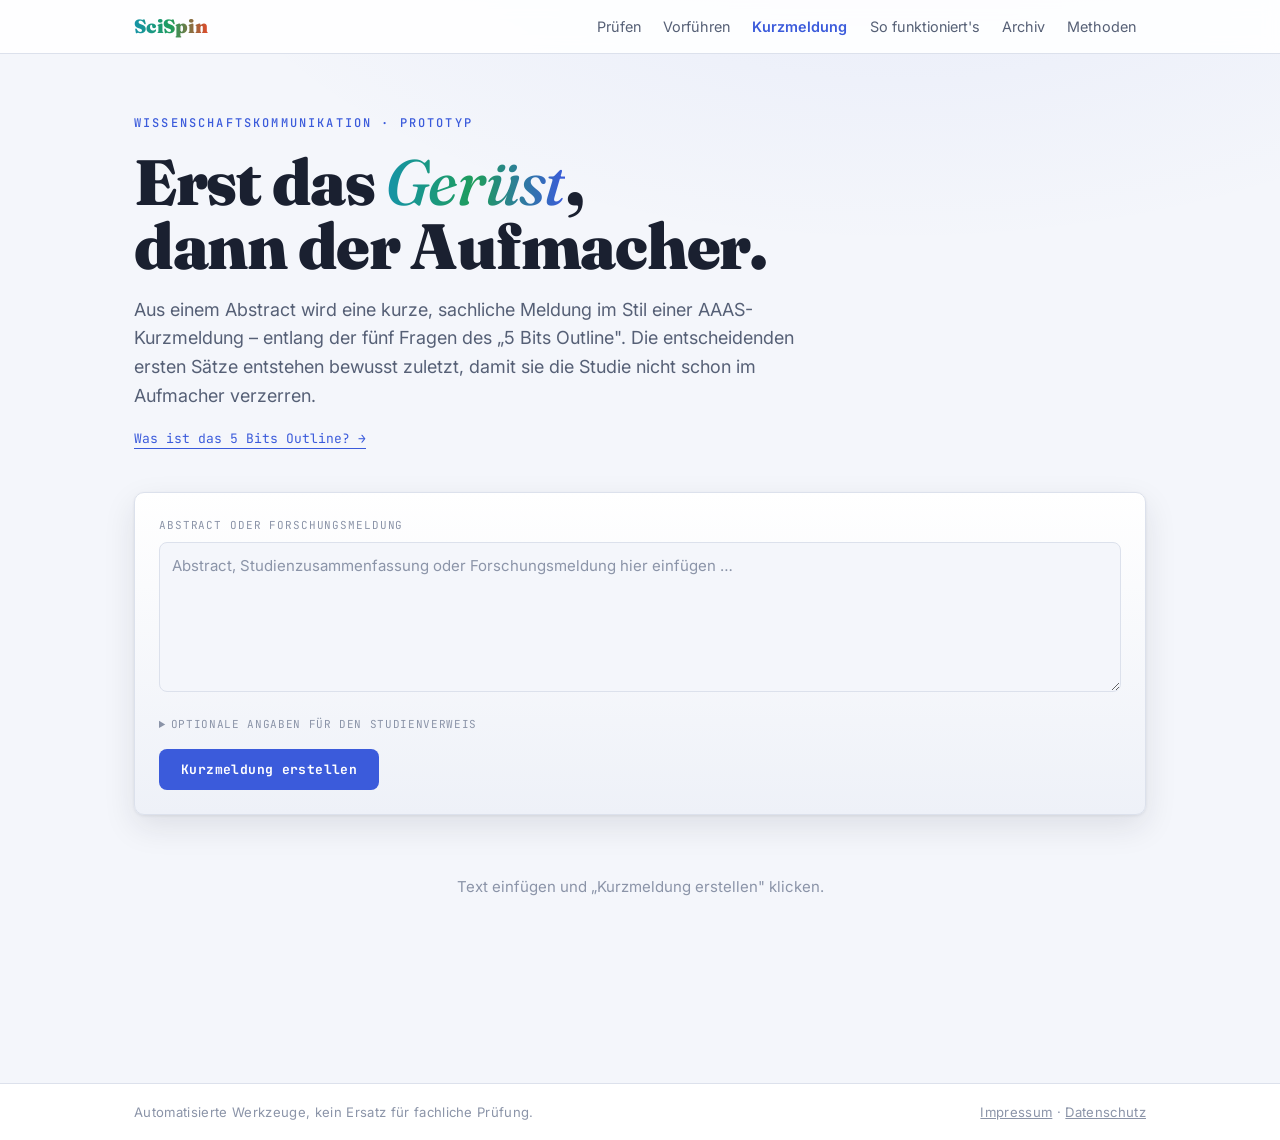
==== brief/index.html @ 1d9a2534 "Neuer Modus "Kurzmeldung" (5 Bits Outline, AAAS-Stil) Dritter Modus brief/ neben check/ und spin/, i" ====
<!DOCTYPE html>
<html lang="de">
<head>
  <meta charset="utf-8">
  <meta name="viewport" content="width=device-width, initial-scale=1">
  <title>Kurzmeldung – AAAS-Stil nach dem 5 Bits Outline</title>
  <link rel="stylesheet" href="../assets/scispin.css">
  <link rel="stylesheet" href="style.css">
</head>
<body>
  <header class="hero">
    <div class="wrap">
      <p class="eyebrow">Wissenschaftskommunikation · Prototyp</p>
      <h1>Erst das <span class="turn">Gerüst</span>,<br>dann der Aufmacher.</h1>
      <p class="lede">
        Aus einem Abstract wird eine kurze, sachliche Meldung im Stil einer
        AAAS-Kurzmeldung – entlang der fünf Fragen des „5 Bits Outline". Die
        entscheidenden ersten Sätze entstehen bewusst zuletzt, damit sie die
        Studie nicht schon im Aufmacher verzerren.
      </p>
      <a class="more-link" href="ueber.php">Was ist das 5 Bits Outline? →</a>
    </div>
  </header>

  <main class="wrap">
    <section class="input-zone">
      <label class="field-label" for="eingabe">Abstract oder Forschungsmeldung</label>
      <textarea id="eingabe" placeholder="Abstract, Studienzusammenfassung oder Forschungsmeldung hier einfügen …"></textarea>

      <details class="meta-details">
        <summary>Optionale Angaben für den Studienverweis</summary>
        <div class="meta-grid">
          <div>
            <label class="field-label" for="m-titel">Titel</label>
            <input type="text" id="m-titel" placeholder="Studientitel">
          </div>
          <div>
            <label class="field-label" for="m-journal">Journal</label>
            <input type="text" id="m-journal" placeholder="z. B. Acta Sociologica">
          </div>
          <div>
            <label class="field-label" for="m-doi">DOI</label>
            <input type="text" id="m-doi" placeholder="10.xxxx/…">
          </div>
        </div>
      </details>

      <div style="margin-top:16px">
        <button class="btn" id="start">Kurzmeldung erstellen</button>
      </div>
    </section>

    <section class="output" id="output">
      <p class="placeholder">Text einfügen und „Kurzmeldung erstellen" klicken.</p>
    </section>
  </main>

  <script src="app.js"></script>
  <script>window.SCISPIN = { root: '../', active: 'brief' };</script>
  <script src="../assets/chrome.js"></script>
</body>
</html>
---- assets/scispin.css ----
/* SciSpin – geteilte Designsprache für beide Modi (check/ + spin/).
   Marken-Schriftzug + gemeinsame Kopfleiste/Footer, damit die Tools als
   EIN Produkt erscheinen. Tool-spezifische Styles bleiben in ihren Dateien. */

@import url('https://fonts.googleapis.com/css2?family=Fraunces:ital,opsz,wght@0,9..144,500;0,9..144,900;1,9..144,500&family=Inter:wght@400;500;600;700&family=JetBrains+Mono:wght@500;700&display=swap');

:root{
  /* Markenverlauf: die Kernidee (zu komplex -> gut -> zu reißerisch) */
  --sci-cold:#1593a8;
  --sci-good:#1f9d5c;
  --sci-hot:#e0492a;
  --sci-accent:#3b5bdb;

  --sci-ink:#1a2030;
  --sci-muted:#566076;
  --sci-dim:#8b94a8;
  --sci-line:#dce1ec;
  --sci-bg:#f4f6fb;
  --sci-card:#ffffff;

  --sci-font:'Inter',system-ui,-apple-system,"Segoe UI",sans-serif;
  --sci-display:'Fraunces',Georgia,serif;
  --sci-mono:'JetBrains Mono',ui-monospace,monospace;
}

/* ---------- Kopfleiste (per assets/chrome.js eingefügt) ---------- */
.sci-nav{
  position:sticky; top:0; z-index:50; padding:0;
  background:rgba(255,255,255,.88); backdrop-filter:blur(8px);
  border-bottom:1px solid var(--sci-line);
}
.sci-nav .in{
  max-width:1060px; margin:0 auto; padding:.6rem 24px;
  display:flex; align-items:center; justify-content:space-between; gap:1rem;
}
.sci-brand{
  font-family:var(--sci-display); font-weight:900; font-size:1.2rem;
  letter-spacing:-.01em; text-decoration:none; white-space:nowrap;
  background:linear-gradient(90deg,var(--sci-cold),var(--sci-good) 50%,var(--sci-hot));
  -webkit-background-clip:text; background-clip:text; color:transparent;
}
.sci-links{ display:flex; gap:.2rem; flex-wrap:wrap; align-items:center;
  font-family:var(--sci-font); }
.sci-links a{
  font-size:.9rem; color:var(--sci-muted); text-decoration:none;
  padding:.35rem .6rem; border-radius:8px; transition:background .12s,color .12s;
}
.sci-links a:hover{ color:var(--sci-ink); background:rgba(59,91,219,.07); }
.sci-links a.on{ color:var(--sci-accent); font-weight:600; }

/* ---------- Footer (per assets/chrome.js eingefügt) ---------- */
.sci-foot{ border-top:1px solid var(--sci-line); background:var(--sci-card); margin-top:2.5rem; padding:0; }
.sci-foot .in{
  max-width:1060px; margin:0 auto; padding:1.1rem 24px;
  display:flex; flex-wrap:wrap; gap:.4rem 1rem; justify-content:space-between;
  font-family:var(--sci-font); font-size:.82rem; color:var(--sci-dim);
}
.sci-foot a{ color:var(--sci-dim); }
.sci-foot a:hover{ color:var(--sci-accent); }

/* ---------- Brücke: Button im Checker-Ergebnis ---------- */
.sci-bridge{
  display:inline-flex; align-items:center; gap:.4rem; margin-top:1.1rem;
  font-family:var(--sci-font); font-size:.92rem; font-weight:600;
  text-decoration:none; color:#fff; padding:.6rem 1rem; border-radius:10px;
  background:linear-gradient(90deg,var(--sci-accent),var(--sci-hot));
  transition:filter .12s;
}
.sci-bridge:hover{ filter:brightness(1.07); }

/* ---------- Brücke: Hinweis im Spin-O-Mat, wenn Text übernommen wurde ---------- */
.sci-seed-note{
  font-family:var(--sci-mono); font-size:11px; letter-spacing:.04em;
  color:var(--sci-good); margin:0 0 8px;
  display:flex; align-items:center; gap:.4rem;
}
.sci-seed-note::before{ content:"↳"; font-weight:700; }
---- brief/style.css ----
/* Kurzmeldung (5 Bits Outline) – „Redaktionstisch".
   Nummerierte Karten fürs Gerüst (Bits 1–4), dann eine hervorgehobene
   Karte für den Aufmacher (Bit 5), der bewusst zuletzt entsteht.
   Teilt sich Design-Tokens/Typo mit dem SciSpin-O-Mat (spin/style.css). */

@import url('https://fonts.googleapis.com/css2?family=Fraunces:ital,opsz,wght@0,9..144,500;0,9..144,900;1,9..144,500&family=Inter:wght@400;500;600&family=JetBrains+Mono:wght@500;700&display=swap');

:root{
  --bg:#f4f6fb; --bg2:#eef1f8; --panel:#ffffff; --panel2:#f7f9fd;
  --line:#dce1ec; --ink:#1a2030; --ink-soft:#566076; --ink-dim:#8b94a8;
  --cold:#1593a8; --good:#1f9d5c; --hot:#e0492a; --accent:#3b5bdb;
  --radius:10px; --shadow:0 1px 3px rgba(26,32,48,.08), 0 12px 32px rgba(26,32,48,.10);
}

*{box-sizing:border-box;}
html{scroll-behavior:smooth;}
body{
  margin:0;
  background:radial-gradient(1200px 600px at 70% -10%, rgba(59,91,219,.07), transparent 60%), var(--bg);
  color:var(--ink); font-family:'Inter',system-ui,sans-serif; line-height:1.6;
  -webkit-font-smoothing:antialiased;
}
.wrap{max-width:1060px; margin:0 auto; padding:0 24px;}
a{color:var(--accent);}

/* ---------- Hero ---------- */
header.hero{ padding:60px 0 34px; }
.eyebrow{ font-family:'JetBrains Mono',monospace; font-size:12px; letter-spacing:.18em;
  text-transform:uppercase; color:var(--accent); margin:0 0 16px; font-weight:500; }
h1{ font-family:'Fraunces',serif; font-weight:900; font-size:clamp(36px,6.5vw,64px);
  line-height:1.0; letter-spacing:-.02em; margin:0 0 18px; }
h1 .turn{ font-style:italic; font-weight:500;
  background:linear-gradient(90deg,var(--cold),var(--good) 50%,var(--accent));
  -webkit-background-clip:text; background-clip:text; color:transparent; }
.lede{ font-size:18px; color:var(--ink-soft); max-width:64ch; margin:0 0 14px; }
.more-link{ font-family:'JetBrains Mono',monospace; font-size:13px; text-decoration:none;
  border-bottom:1px solid currentColor; padding-bottom:1px; }
.more-link:hover{ color:var(--ink); }

/* ---------- Eingabe ---------- */
.input-zone{ background:linear-gradient(180deg,var(--panel),var(--bg2));
  border:1px solid var(--line); border-radius:var(--radius);
  padding:24px; margin:8px 0 28px; box-shadow:var(--shadow); }
.field-label{ font-family:'JetBrains Mono',monospace; font-size:11px; letter-spacing:.08em;
  text-transform:uppercase; color:var(--ink-dim); display:block; margin-bottom:7px; }
textarea,input[type=text]{ font-family:inherit; font-size:15px; color:var(--ink);
  background:var(--bg); border:1px solid var(--line); border-radius:8px; padding:11px 12px; width:100%; }
textarea{ min-height:150px; resize:vertical; line-height:1.55; }
textarea::placeholder,input::placeholder{ color:var(--ink-dim); }
textarea:focus,input:focus{ outline:2px solid var(--accent); outline-offset:1px; border-color:var(--accent); }

.meta-details{ margin-top:16px; }
.meta-details summary{ font-family:'JetBrains Mono',monospace; font-size:11px; letter-spacing:.06em;
  text-transform:uppercase; color:var(--ink-dim); cursor:pointer; }
.meta-grid{ display:grid; grid-template-columns:1fr 1fr 1fr; gap:12px; margin-top:12px; }

.btn{ font-family:'JetBrains Mono',monospace; font-size:13px; font-weight:700; letter-spacing:.03em;
  background:var(--accent); color:#fff; border:none; border-radius:8px; padding:12px 22px;
  cursor:pointer; transition:transform .08s, filter .15s; }
.btn:hover{ filter:brightness(1.08); }
.btn:active{ transform:translateY(1px); }
.btn:disabled{ opacity:.4; cursor:not-allowed; }
.btn.ghost{ background:transparent; color:var(--ink-soft); border:1px solid var(--line); }
.btn.ghost:hover:not(:disabled){ border-color:var(--accent); color:var(--ink); }

.sci-seed-note{ font-size:13px; color:var(--good); margin:0 0 8px;
  font-family:'JetBrains Mono',monospace; }

/* ---------- Ausgabe: Bit-Karten ---------- */
.output{ min-height:200px; padding-bottom:64px; }
.geruest{ display:grid; grid-template-columns:1fr 1fr; gap:16px; margin-bottom:16px; }

.bit-card{ background:var(--panel); border:1px solid var(--line); border-radius:var(--radius);
  padding:20px 22px; box-shadow:var(--shadow); }
.bit-head{ display:flex; align-items:center; gap:10px; margin-bottom:10px; flex-wrap:wrap; }
.bit-num{ font-family:'JetBrains Mono',monospace; font-size:12px; font-weight:700; color:#fff;
  background:var(--accent); border-radius:6px; padding:3px 7px; }
.bit-titel{ font-family:'Fraunces',serif; font-size:20px; font-weight:900; }
.bit-flag{ font-family:'JetBrains Mono',monospace; font-size:10px; letter-spacing:.06em;
  text-transform:uppercase; color:var(--ink-dim); border:1px dashed var(--line); border-radius:20px; padding:2px 8px; }
.bit-body{ font-size:16px; line-height:1.7; color:var(--ink); }
.bit-body p{ margin:0 0 8px; }
.bit-list{ margin:0 0 8px; padding-left:20px; }
.bit-list li{ margin:0 0 5px; }
.bit-recap{ color:var(--ink-soft); font-size:15px; }

/* Bit 5 – der Aufmacher, hervorgehoben und über die volle Breite */
.bit5{ border-color:var(--accent); box-shadow:0 1px 3px rgba(59,91,219,.12), 0 14px 36px rgba(59,91,219,.14);
  background:linear-gradient(180deg,var(--panel),#f5f8ff); }
.bit5 .bit-num{ background:var(--good); }

.lede-satz{ font-family:'Fraunces',serif; font-size:22px; line-height:1.35; font-weight:500;
  color:var(--ink); margin:4px 0 18px; }
.kurzmeldung{ background:var(--panel); border:1px solid var(--line); border-radius:8px;
  padding:20px 22px; font-size:17px; line-height:1.75; }
.km-head{ font-family:'Fraunces',serif; font-size:23px; font-weight:900; line-height:1.15; margin:0 0 12px; }
.km-beleg{ font-size:14px; color:var(--ink-soft); border-top:1px solid var(--line); padding-top:12px; margin-top:14px; }
.km-actions{ margin-top:16px; display:flex; gap:10px; flex-wrap:wrap; }

.bit-card.reject{ border-color:var(--hot); }

.placeholder{ color:var(--ink-dim); font-size:15px; padding:32px 0; text-align:center; }
.placeholder.err{ color:var(--hot); }
.spinner{ display:inline-block; width:14px; height:14px; border:2px solid var(--line);
  border-top-color:var(--accent); border-radius:50%; animation:spin .7s linear infinite; vertical-align:-2px; margin-right:8px; }
@keyframes spin{ to{ transform:rotate(360deg); } }

footer{ border-top:1px solid var(--line); padding:26px 0 52px; font-family:'JetBrains Mono',monospace;
  font-size:11px; color:var(--ink-dim); letter-spacing:.03em; }

@media (max-width:640px){
  .geruest{ grid-template-columns:1fr; }
  .meta-grid{ grid-template-columns:1fr; }
  .bit-titel{ font-size:18px; }
}
@media (prefers-reduced-motion:reduce){ *{ animation:none!important; transition:none!important; } }
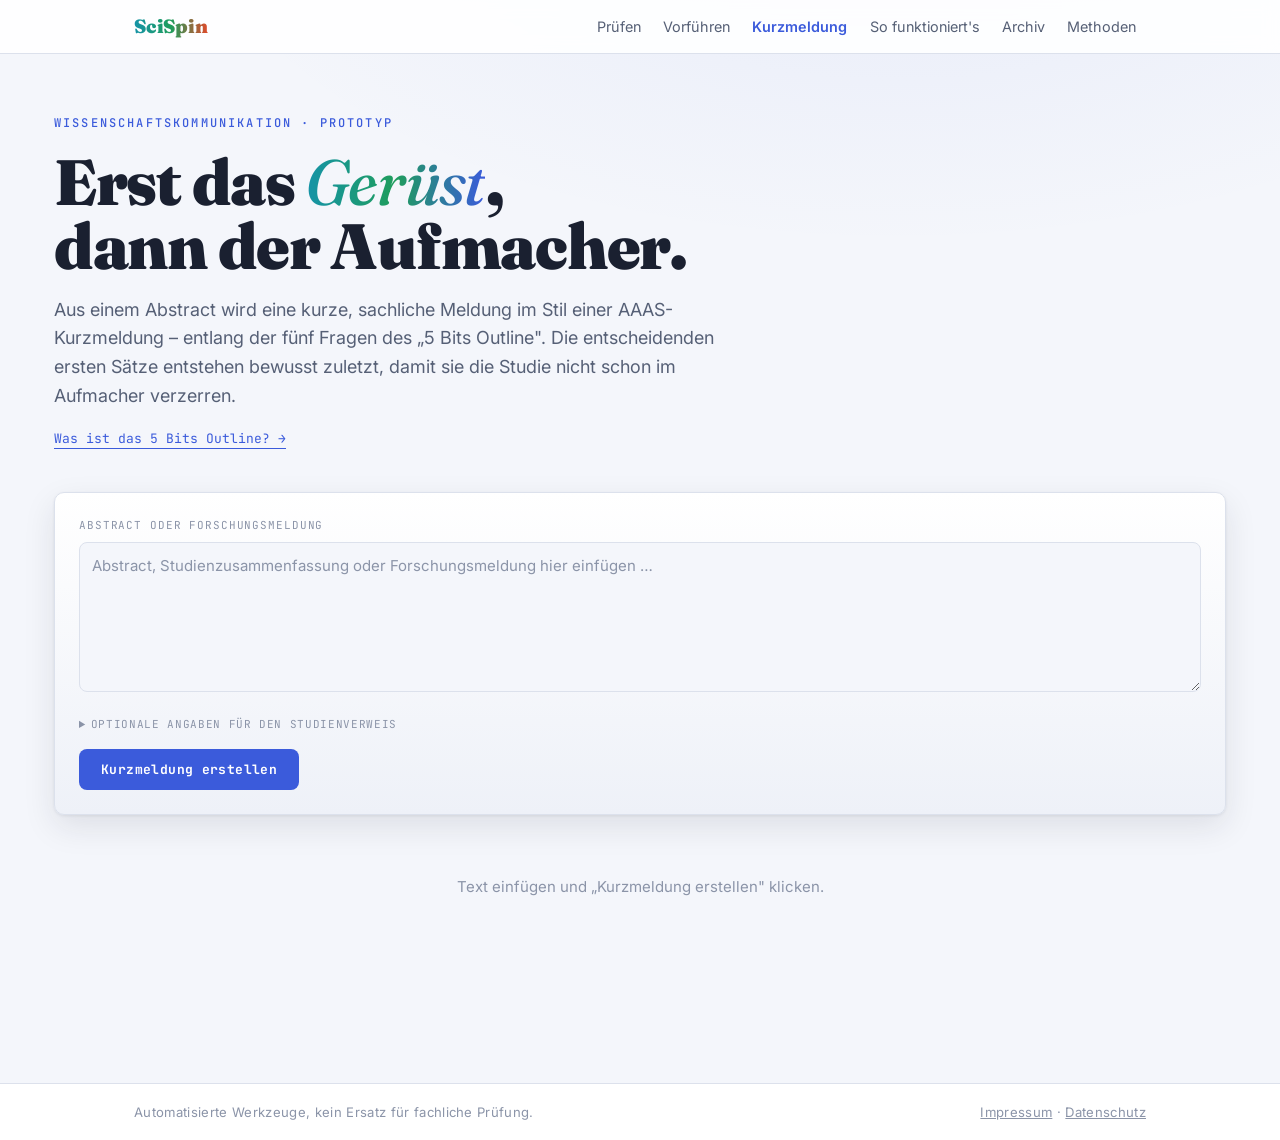
==== commit 4bb6a597: "Kurzmeldung: Quellen verlinkt, Toolkette geschlossen, dreispaltige Ausgabe Setzt eine Liste konkrete" ====
--- a/brief/index.html
+++ b/brief/index.html
@@ -8,6 +8,8 @@
   <link rel="stylesheet" href="style.css">
 </head>
 <body>
+  <div class="tip" id="tip"></div>
+
   <header class="hero">
     <div class="wrap">
       <p class="eyebrow">Wissenschaftskommunikation · Prototyp</p>
--- a/brief/style.css
+++ b/brief/style.css
@@ -1,6 +1,6 @@
 /* Kurzmeldung (5 Bits Outline) – „Redaktionstisch".
-   Nummerierte Karten fürs Gerüst (Bits 1–4), dann eine hervorgehobene
-   Karte für den Aufmacher (Bit 5), der bewusst zuletzt entsteht.
+   Dreispaltige Ausgabe: Abstract -> 5-Bits-Gerüst -> fertige Meldung, alle
+   Stufen gleichzeitig sichtbar. Bit 5 (Aufmacher) entsteht bewusst zuletzt.
    Teilt sich Design-Tokens/Typo mit dem SciSpin-O-Mat (spin/style.css). */
 
 @import url('https://fonts.googleapis.com/css2?family=Fraunces:ital,opsz,wght@0,9..144,500;0,9..144,900;1,9..144,500&family=Inter:wght@400;500;600&family=JetBrains+Mono:wght@500;700&display=swap');
@@ -8,7 +8,8 @@
 :root{
   --bg:#f4f6fb; --bg2:#eef1f8; --panel:#ffffff; --panel2:#f7f9fd;
   --line:#dce1ec; --ink:#1a2030; --ink-soft:#566076; --ink-dim:#8b94a8;
-  --cold:#1593a8; --good:#1f9d5c; --hot:#e0492a; --accent:#3b5bdb;
+  --cold:#1593a8; --good:#1f9d5c; --hot:#e0492a; --accent:#3b5bdb; --gelb:#f9a825; --grau:#9e9e9e;
+  --mark:#fdecdf; --mark-line:var(--hot);
   --radius:10px; --shadow:0 1px 3px rgba(26,32,48,.08), 0 12px 32px rgba(26,32,48,.10);
 }
 
@@ -20,7 +21,7 @@
   color:var(--ink); font-family:'Inter',system-ui,sans-serif; line-height:1.6;
   -webkit-font-smoothing:antialiased;
 }
-.wrap{max-width:1060px; margin:0 auto; padding:0 24px;}
+.wrap{max-width:1220px; margin:0 auto; padding:0 24px;}
 a{color:var(--accent);}
 
 /* ---------- Hero ---------- */
@@ -66,36 +67,81 @@
 .sci-seed-note{ font-size:13px; color:var(--good); margin:0 0 8px;
   font-family:'JetBrains Mono',monospace; }
 
-/* ---------- Ausgabe: Bit-Karten ---------- */
+/* ---------- Ausgabe: dreispaltig ---------- */
 .output{ min-height:200px; padding-bottom:64px; }
-.geruest{ display:grid; grid-template-columns:1fr 1fr; gap:16px; margin-bottom:16px; }
+.dreispalten{ display:grid; grid-template-columns:0.85fr 1fr 1.15fr; gap:18px; align-items:start; }
+.spalte{ min-width:0; }
+.spalte-titel{ font-family:'JetBrains Mono',monospace; font-size:11px; letter-spacing:.08em;
+  text-transform:uppercase; color:var(--ink-dim); margin:0 0 10px; }
+
+/* Spalte 1: Abstract */
+.abstract-text{ background:var(--panel); border:1px solid var(--line); border-radius:var(--radius);
+  padding:16px 18px; font-size:13.5px; line-height:1.65; color:var(--ink-soft); white-space:pre-wrap;
+  max-height:420px; overflow-y:auto; box-shadow:var(--shadow); }
+.disclaimer{ font-family:'JetBrains Mono',monospace; font-size:11px; color:var(--ink-dim); margin:10px 0 0; }
+.evidenz-etikett{ margin-top:16px; }
+.evidenz-label{ display:block; font-family:'JetBrains Mono',monospace; font-size:11px; letter-spacing:.06em;
+  text-transform:uppercase; color:var(--ink-dim); margin-bottom:7px; }
+.evidenz-chips{ display:flex; flex-wrap:wrap; gap:6px; }
+.chip{ font-size:12px; background:var(--bg2); border:1px solid var(--line); border-radius:20px;
+  padding:4px 10px; color:var(--ink-soft); white-space:nowrap; }
+.hype-warnung{ margin-top:14px; padding:10px 14px; background:rgba(224,73,42,.08);
+  border:1px solid rgba(224,73,42,.3); border-radius:8px; font-size:13px; color:var(--hot); }
+
+/* Spalte 2+3: Bit-Karten */
+.spalte-geruest .bit-card{ margin-bottom:14px; }
+.spalte-geruest .bit-card:last-child{ margin-bottom:0; }
 
 .bit-card{ background:var(--panel); border:1px solid var(--line); border-radius:var(--radius);
-  padding:20px 22px; box-shadow:var(--shadow); }
+  padding:18px 20px; box-shadow:var(--shadow); }
 .bit-head{ display:flex; align-items:center; gap:10px; margin-bottom:10px; flex-wrap:wrap; }
 .bit-num{ font-family:'JetBrains Mono',monospace; font-size:12px; font-weight:700; color:#fff;
   background:var(--accent); border-radius:6px; padding:3px 7px; }
-.bit-titel{ font-family:'Fraunces',serif; font-size:20px; font-weight:900; }
+.bit-titel{ font-family:'Fraunces',serif; font-size:19px; font-weight:900; }
 .bit-flag{ font-family:'JetBrains Mono',monospace; font-size:10px; letter-spacing:.06em;
   text-transform:uppercase; color:var(--ink-dim); border:1px dashed var(--line); border-radius:20px; padding:2px 8px; }
-.bit-body{ font-size:16px; line-height:1.7; color:var(--ink); }
+.bit-body{ font-size:15px; line-height:1.68; color:var(--ink); }
 .bit-body p{ margin:0 0 8px; }
 .bit-list{ margin:0 0 8px; padding-left:20px; }
 .bit-list li{ margin:0 0 5px; }
-.bit-recap{ color:var(--ink-soft); font-size:15px; }
+.bit-recap{ color:var(--ink-soft); font-size:14px; }
 
-/* Bit 5 – der Aufmacher, hervorgehoben und über die volle Breite */
+/* Bit 5 – der Aufmacher, hervorgehoben */
 .bit5{ border-color:var(--accent); box-shadow:0 1px 3px rgba(59,91,219,.12), 0 14px 36px rgba(59,91,219,.14);
   background:linear-gradient(180deg,var(--panel),#f5f8ff); }
 .bit5 .bit-num{ background:var(--good); }
 
-.lede-satz{ font-family:'Fraunces',serif; font-size:22px; line-height:1.35; font-weight:500;
-  color:var(--ink); margin:4px 0 18px; }
+.lede-satz{ font-family:'Fraunces',serif; font-size:20px; line-height:1.35; font-weight:500;
+  color:var(--ink); margin:4px 0 16px; }
 .kurzmeldung{ background:var(--panel); border:1px solid var(--line); border-radius:8px;
-  padding:20px 22px; font-size:17px; line-height:1.75; }
-.km-head{ font-family:'Fraunces',serif; font-size:23px; font-weight:900; line-height:1.15; margin:0 0 12px; }
-.km-beleg{ font-size:14px; color:var(--ink-soft); border-top:1px solid var(--line); padding-top:12px; margin-top:14px; }
+  padding:18px 20px; font-size:16px; line-height:1.72; }
+.km-head{ font-family:'Fraunces',serif; font-size:21px; font-weight:900; line-height:1.15; margin:0 0 12px; }
+.km-beleg{ font-size:13px; color:var(--ink-soft); border-top:1px solid var(--line); padding-top:12px; margin-top:14px; }
 .km-actions{ margin-top:16px; display:flex; gap:10px; flex-wrap:wrap; }
+
+.regel-mark{ background:var(--mark); color:var(--ink); border-bottom:2px solid var(--mark-line);
+  padding:1px 2px; border-radius:3px; cursor:help; }
+.regel-legende{ margin-top:10px; font-size:12px; color:var(--ink-dim); font-family:'JetBrains Mono',monospace; }
+
+/* Automatischer Studien-Check zum Original */
+.check-panel{ margin-top:16px; background:var(--panel); border:1px solid var(--line);
+  border-radius:var(--radius); padding:18px 20px; box-shadow:var(--shadow); }
+.check-panel-empty{ color:var(--ink-dim); font-size:13px; }
+.check-panel-empty p{ margin:6px 0 0; }
+.check-head{ display:flex; align-items:center; gap:8px; margin-bottom:10px; flex-wrap:wrap; }
+.check-titel{ font-family:'JetBrains Mono',monospace; font-size:11px; letter-spacing:.06em;
+  text-transform:uppercase; color:var(--ink-dim); }
+.check-studientyp{ margin-left:auto; font-size:11px; background:var(--bg2); border-radius:20px;
+  padding:2px 9px; color:var(--ink-soft); }
+.check-core{ font-family:'Fraunces',serif; font-size:16px; font-weight:600; margin:0 0 8px; }
+.check-begruendung{ font-size:13.5px; color:var(--ink-soft); margin:0 0 8px; }
+.check-einschraenkungen{ margin:0 0 10px; padding-left:18px; font-size:13px; color:var(--ink-soft); }
+.check-link{ font-family:'JetBrains Mono',monospace; font-size:12px; text-decoration:none;
+  border-bottom:1px solid currentColor; padding-bottom:1px; }
+
+.dot{ width:.8rem; height:.8rem; border-radius:50%; display:inline-block; flex:none; }
+.dot.gruen{ background:var(--good); } .dot.gelb{ background:var(--gelb); }
+.dot.rot{ background:var(--hot); }    .dot.grau{ background:var(--grau); }
 
 .bit-card.reject{ border-color:var(--hot); }
 
@@ -105,11 +151,23 @@
   border-top-color:var(--accent); border-radius:50%; animation:spin .7s linear infinite; vertical-align:-2px; margin-right:8px; }
 @keyframes spin{ to{ transform:rotate(360deg); } }
 
+/* Tooltip (Regel-Markierungen) */
+.tip{ position:fixed; z-index:60; max-width:300px; background:#1a2030; color:#fff;
+  border:1px solid #2c3447; padding:11px 13px; border-radius:8px; font-size:13px; line-height:1.45;
+  box-shadow:0 12px 32px rgba(26,32,48,.28); pointer-events:none; opacity:0; transition:opacity .12s; }
+.tip.show{ opacity:1; }
+.tip .tip-type{ display:block; font-family:'JetBrains Mono',monospace; font-weight:700; color:#ff8a6b;
+  margin-bottom:4px; font-size:10px; text-transform:uppercase; letter-spacing:.06em; }
+
 footer{ border-top:1px solid var(--line); padding:26px 0 52px; font-family:'JetBrains Mono',monospace;
   font-size:11px; color:var(--ink-dim); letter-spacing:.03em; }
 
+@media (max-width:960px){
+  .dreispalten{ grid-template-columns:1fr; }
+  .abstract-text{ max-height:260px; }
+  .check-studientyp{ margin-left:0; }
+}
 @media (max-width:640px){
-  .geruest{ grid-template-columns:1fr; }
   .meta-grid{ grid-template-columns:1fr; }
   .bit-titel{ font-size:18px; }
 }
